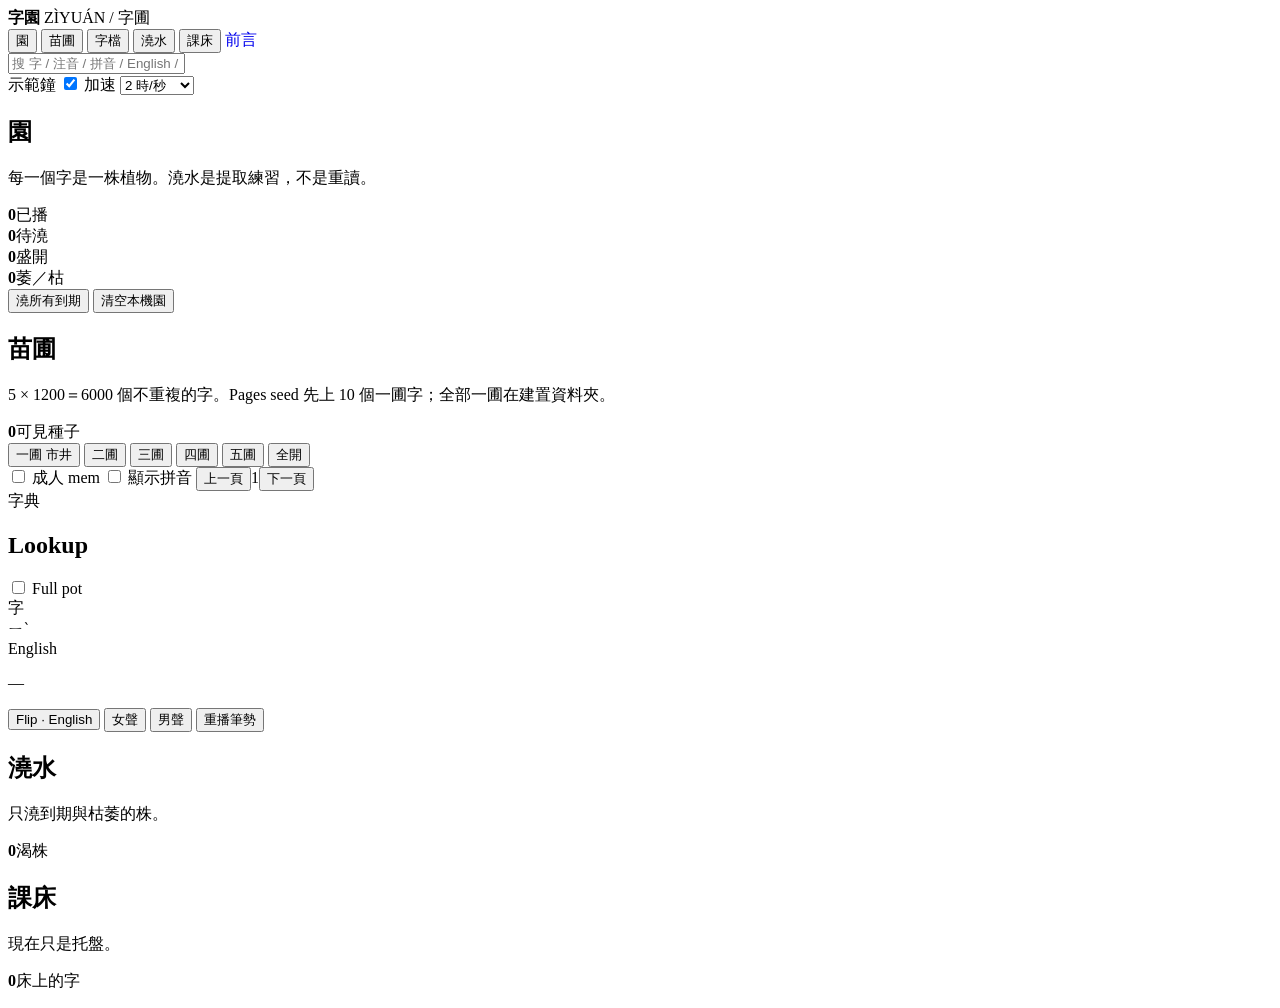
==== index.html @ 60681360 "Ship full garden shell as index" ====
<!DOCTYPE html>
<html lang="zh-Hant-TW">
<head>
  <meta charset="utf-8" />
  <meta name="viewport" content="width=device-width, initial-scale=1" />
  <title>字園 Zìyuán — 台灣華語字圃</title>
  <link rel="preconnect" href="https://fonts.googleapis.com" />
  <link rel="preconnect" href="https://fonts.gstatic.com" crossorigin />
  <link href="https://fonts.googleapis.com/css2?family=Noto+Sans+TC:wght@400;500;700&family=Noto+Serif+TC:wght@500;700&display=swap" rel="stylesheet" />
  <link rel="stylesheet" href="styles.css" />
</head>
<body>
  <div class="app">
    <header class="topbar">
      <a class="brand" href="first-plot.html" title="First plot" style="text-decoration:none;color:inherit">
        <b>字園</b>
        <span>ZÌYUÁN / 字圃</span>
      </a>
      <nav class="nav">
        <button data-view="garden" class="active">園</button>
        <button data-view="nursery">苗圃</button>
        <button data-view="profile">字檔</button>
        <button data-view="water">澆水</button>
        <button data-view="lesson">課床</button>
        <a href="first-plot.html" class="iconbtn" style="text-decoration:none">前言</a>
      </nav>
      <div class="search">
        <input id="q" placeholder="搜 字 / 注音 / 拼音 / English / 台灣" />
      </div>
      <div class="clockbox">
        <span id="demo-flag">示範鐘</span>
        <label class="chk"><input type="checkbox" id="demo-toggle" checked /> 加速</label>
        <select id="demo-rate">
          <option value="0.5">0.5 時/秒</option>
          <option value="2" selected>2 時/秒</option>
          <option value="12">12 時/秒</option>
          <option value="72">3 日/秒</option>
        </select>
      </div>
    </header>
    <main>
      <section class="view on" data-view="garden">
        <div class="hero"><div><h1>園</h1><p>每一個字是一株植物。澆水是提取練習，不是重讀。</p></div>
        <div class="stats">
          <div class="stat"><b id="g-planted">0</b><span>已播</span></div>
          <div class="stat"><b id="g-due">0</b><span>待澆</span></div>
          <div class="stat"><b id="g-bloom">0</b><span>盛開</span></div>
          <div class="stat"><b id="g-wilt">0</b><span>萎／枯</span></div>
        </div></div>
        <div class="actions">
          <button class="btn" id="water-all">澆所有到期</button>
          <button class="btn ghost" id="clear-garden">清空本機園</button>
        </div>
        <div class="pots" id="garden-pots"></div>
      </section>
      <section class="view" data-view="nursery">
        <div class="hero"><div><h1>苗圃</h1><p>5 × 1200＝6000 個不重複的字。Pages seed 先上 10 個一圃字；全部一圃在建置資料夾。</p></div>
        <div class="stat"><b id="n-count">0</b><span>可見種子</span></div></div>
        <div class="beds">
          <button data-lv="1" class="on">一圃 市井</button>
          <button data-lv="2">二圃</button>
          <button data-lv="3">三圃</button>
          <button data-lv="4">四圃</button>
          <button data-lv="5">五圃</button>
          <button data-lv="0">全開</button>
        </div>
        <div class="settings-row">
          <label class="chk"><input type="checkbox" id="adult-toggle" /> 成人 mem</label>
          <label class="chk"><input type="checkbox" id="pinyin-toggle" /> 顯示拼音</label>
          <span class="pager"><button class="btn ghost" id="prev-page">上一頁</button><span id="n-page">1</span><button class="btn ghost" id="next-page">下一頁</button></span>
        </div>
        <div class="catalog-grid" id="catalog-grid"></div>
      </section>
      <section class="view" data-view="profile">
        <div class="lookup">
          <div class="lookup-bar">
            <div><div class="kicker">字典</div><h1 class="lookup-title">Lookup</h1></div>
            <label class="chk rich-toggle"><input type="checkbox" id="rich-toggle" /> Full pot</label>
          </div>
          <div class="flip-wrap" id="flip-wrap">
            <div class="flip-card" id="flip-card">
              <div class="flip-face flip-front">
                <div class="tian replay" id="tian"><div class="big" id="p-glyph">字</div></div>
                <div class="lookup-zy" id="p-zy">ㄧˋ</div>
              </div>
              <div class="flip-face flip-back">
                <div class="en-card"><div class="kicker">English</div><p id="p-en-short">—</p></div>
              </div>
            </div>
          </div>
          <div class="lookup-actions">
            <button class="btn" id="btn-flip">Flip · English</button>
            <button class="btn ghost" id="btn-speak-f">女聲</button>
            <button class="btn ghost" id="btn-speak-m">男聲</button>
            <button class="btn ghost" id="btn-replay">重播筆勢</button>
          </div>
        </div>
        <div class="dossier" id="rich-panel" hidden>
          <div class="glyph-stage compact">
            <div class="meta-row">
              <span class="chip lv" id="p-rank">#</span>
              <span class="chip" id="p-stk"></span>
              <span class="chip" id="p-stage"></span>
            </div>
            <div class="actions">
              <button class="btn" id="btn-seed">播進園裡</button>
              <button class="btn ghost" id="btn-tray">加入課床</button>
            </div>
          </div>
          <div class="panel">
            <h2>Ledger</h2>
            <p class="lead" id="p-hook"></p>
            <div class="meta-row" id="p-stone-chips"></div>
            <p class="lead" id="p-weather"></p>
            <h2>字檔</h2>
            <p class="lead" id="p-en"></p>
            <p class="lead" id="p-tw" style="display:none"></p>
            <div class="readings" id="p-readings"></div>
            <div class="meta-row"><span id="p-py"></span></div>
            <h2>台灣詞束</h2>
            <div class="words" id="p-words"></div>
            <h2>形近</h2>
            <div class="meta-row" id="p-look"></div>
            <h2>Mem</h2>
            <div class="mems" id="p-mems"></div>
            <textarea id="new-mem" rows="2" placeholder="發明一則"></textarea>
            <div class="actions">
              <label class="chk"><input type="checkbox" id="mem-adult" /> 成人</label>
              <button class="btn" id="btn-add-mem">選用</button>
            </div>
            <h2>筆記</h2>
            <textarea id="p-notes" rows="3"></textarea>
          </div>
        </div>
      </section>
      <section class="view" data-view="water">
        <div class="hero"><div><h1>澆水</h1><p>只澆到期與枯萎的株。</p></div><div class="stat"><b id="w-due">0</b><span>渴株</span></div></div>
        <div id="quiz-wrap"></div>
      </section>
      <section class="view" data-view="lesson">
        <div class="hero"><div><h1>課床</h1><p>現在只是托盤。</p></div><div class="stat"><b id="tray-count">0</b><span>床上的字</span></div></div>
        <div class="tray" id="tray"></div>
        <p class="footer-note" id="lesson-note"></p>
      </section>
    </main>
  </div>
  <div class="toast" id="toast"></div>
  <script src="catalog.js"></script>
  <script src="app.js"></script>
</body>
</html>
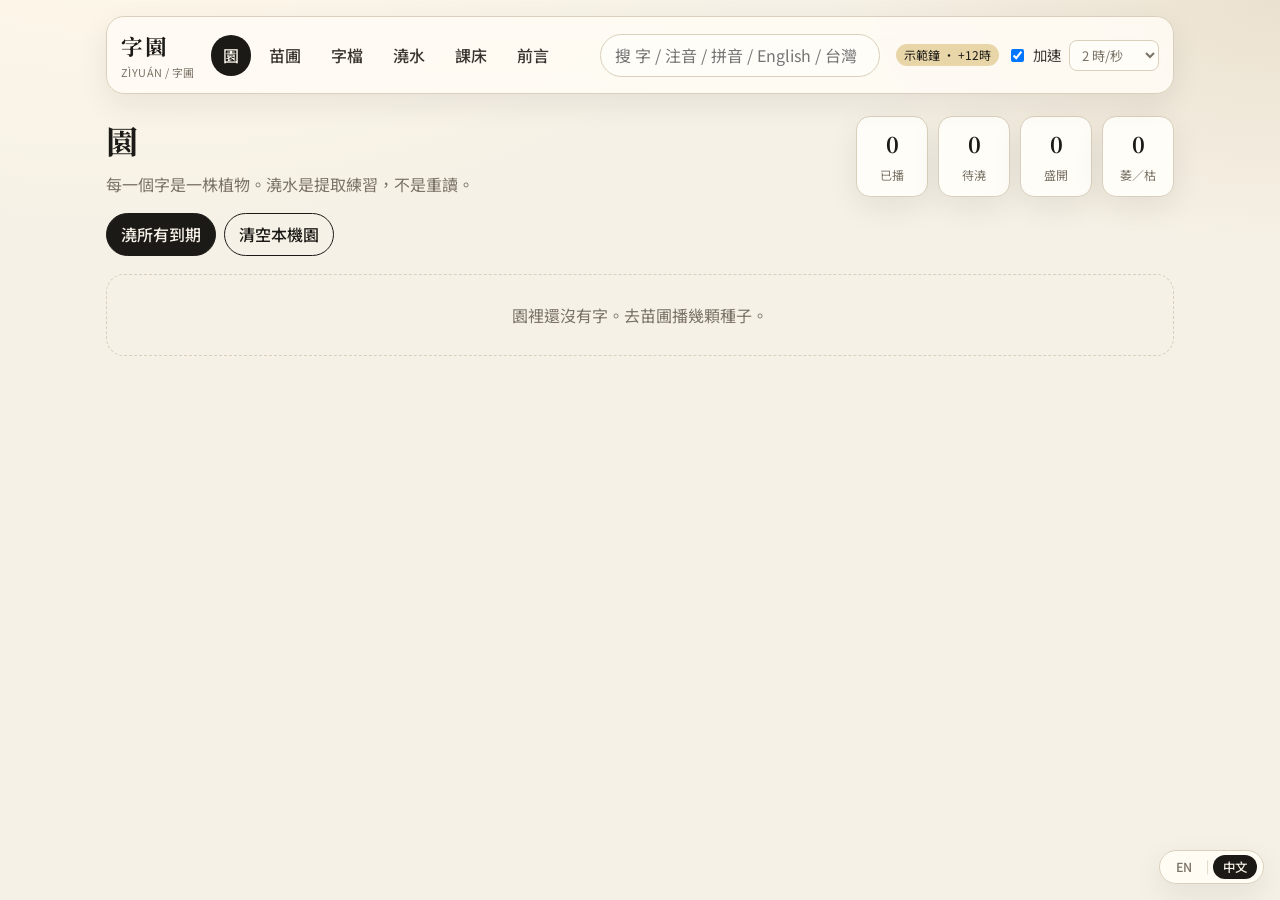
==== commit 6ab9b6cb: "Add EN ↔ 中文 UI language toggle Floating bottom-right control switches garden chrome between English " ====
--- a/index.html
+++ b/index.html
@@ -1,9 +1,19 @@
 <!DOCTYPE html>
-<html lang="zh-Hant-TW">
+<html lang="zh-Hant-TW" data-lang="zh">
 <head>
   <meta charset="utf-8" />
   <meta name="viewport" content="width=device-width, initial-scale=1" />
-  <title>字園 Zìyuán — 台灣華語字圃</title>
+  <title data-i18n="doc.title">字園 Zìyuán — 台灣華語字圃</title>
+  <script>
+    (function () {
+      try {
+        var l = localStorage.getItem("ziyuan-lang");
+        if (l !== "en" && l !== "zh") l = "zh";
+        document.documentElement.setAttribute("data-lang", l);
+        document.documentElement.lang = l === "en" ? "en" : "zh-Hant-TW";
+      } catch (e) {}
+    })();
+  </script>
   <link rel="preconnect" href="https://fonts.googleapis.com" />
   <link rel="preconnect" href="https://fonts.gstatic.com" crossorigin />
   <link href="https://fonts.googleapis.com/css2?family=Noto+Sans+TC:wght@400;500;700&family=Noto+Serif+TC:wght@500;700&display=swap" rel="stylesheet" />
@@ -14,68 +24,68 @@
     <header class="topbar">
       <a class="brand" href="first-plot.html" title="First plot" style="text-decoration:none;color:inherit">
         <b>字園</b>
-        <span>ZÌYUÁN / 字圃</span>
+        <span data-i18n="brand.sub">ZÌYUÁN / 字圃</span>
       </a>
       <nav class="nav">
-        <button data-view="garden" class="active">園</button>
-        <button data-view="nursery">苗圃</button>
-        <button data-view="profile">字檔</button>
-        <button data-view="water">澆水</button>
-        <button data-view="lesson">課床</button>
-        <a href="first-plot.html" class="iconbtn" style="text-decoration:none">前言</a>
+        <button data-view="garden" class="active" data-i18n="nav.garden">園</button>
+        <button data-view="nursery" data-i18n="nav.nursery">苗圃</button>
+        <button data-view="profile" data-i18n="nav.profile">字檔</button>
+        <button data-view="water" data-i18n="nav.water">澆水</button>
+        <button data-view="lesson" data-i18n="nav.lesson">課床</button>
+        <a href="first-plot.html" class="iconbtn" style="text-decoration:none" data-i18n="nav.preface">前言</a>
       </nav>
       <div class="search">
-        <input id="q" placeholder="搜 字 / 注音 / 拼音 / English / 台灣" />
+        <input id="q" data-i18n-placeholder="search.ph" placeholder="搜 字 / 注音 / 拼音 / English / 台灣" />
       </div>
       <div class="clockbox">
         <span id="demo-flag">示範鐘</span>
-        <label class="chk"><input type="checkbox" id="demo-toggle" checked /> 加速</label>
+        <label class="chk"><input type="checkbox" id="demo-toggle" checked /> <span data-i18n="demo.accel">加速</span></label>
         <select id="demo-rate">
-          <option value="0.5">0.5 時/秒</option>
-          <option value="2" selected>2 時/秒</option>
-          <option value="12">12 時/秒</option>
-          <option value="72">3 日/秒</option>
+          <option value="0.5" data-i18n="demo.rate.0.5">0.5 時/秒</option>
+          <option value="2" selected data-i18n="demo.rate.2">2 時/秒</option>
+          <option value="12" data-i18n="demo.rate.12">12 時/秒</option>
+          <option value="72" data-i18n="demo.rate.72">3 日/秒</option>
         </select>
       </div>
     </header>
     <main>
       <section class="view on" data-view="garden">
-        <div class="hero"><div><h1>園</h1><p>每一個字是一株植物。澆水是提取練習，不是重讀。</p></div>
+        <div class="hero"><div><h1 data-i18n="garden.h1">園</h1><p data-i18n="garden.lead">每一個字是一株植物。澆水是提取練習，不是重讀。</p></div>
         <div class="stats">
-          <div class="stat"><b id="g-planted">0</b><span>已播</span></div>
-          <div class="stat"><b id="g-due">0</b><span>待澆</span></div>
-          <div class="stat"><b id="g-bloom">0</b><span>盛開</span></div>
-          <div class="stat"><b id="g-wilt">0</b><span>萎／枯</span></div>
+          <div class="stat"><b id="g-planted">0</b><span data-i18n="stat.planted">已播</span></div>
+          <div class="stat"><b id="g-due">0</b><span data-i18n="stat.due">待澆</span></div>
+          <div class="stat"><b id="g-bloom">0</b><span data-i18n="stat.bloom">盛開</span></div>
+          <div class="stat"><b id="g-wilt">0</b><span data-i18n="stat.wilt">萎／枯</span></div>
         </div></div>
         <div class="actions">
-          <button class="btn" id="water-all">澆所有到期</button>
-          <button class="btn ghost" id="clear-garden">清空本機園</button>
+          <button class="btn" id="water-all" data-i18n="btn.waterAll">澆所有到期</button>
+          <button class="btn ghost" id="clear-garden" data-i18n="btn.clearGarden">清空本機園</button>
         </div>
         <div class="pots" id="garden-pots"></div>
       </section>
       <section class="view" data-view="nursery">
-        <div class="hero"><div><h1>苗圃</h1><p>5 × 1200＝6000 個不重複的字。Pages seed 先上 10 個一圃字；全部一圃在建置資料夾。</p></div>
-        <div class="stat"><b id="n-count">0</b><span>可見種子</span></div></div>
+        <div class="hero"><div><h1 data-i18n="nursery.h1">苗圃</h1><p data-i18n="nursery.lead">5 × 1200＝6000 個不重複的字。Pages seed 先上 10 個一圃字；全部一圃在建置資料夾。</p></div>
+        <div class="stat"><b id="n-count">0</b><span data-i18n="stat.seeds">可見種子</span></div></div>
         <div class="beds">
-          <button data-lv="1" class="on">一圃 市井</button>
-          <button data-lv="2">二圃</button>
-          <button data-lv="3">三圃</button>
-          <button data-lv="4">四圃</button>
-          <button data-lv="5">五圃</button>
-          <button data-lv="0">全開</button>
+          <button data-lv="1" class="on" data-i18n="bed.1">一圃 市井</button>
+          <button data-lv="2" data-i18n="bed.2">二圃</button>
+          <button data-lv="3" data-i18n="bed.3">三圃</button>
+          <button data-lv="4" data-i18n="bed.4">四圃</button>
+          <button data-lv="5" data-i18n="bed.5">五圃</button>
+          <button data-lv="0" data-i18n="bed.all">全開</button>
         </div>
         <div class="settings-row">
-          <label class="chk"><input type="checkbox" id="adult-toggle" /> 成人 mem</label>
-          <label class="chk"><input type="checkbox" id="pinyin-toggle" /> 顯示拼音</label>
-          <span class="pager"><button class="btn ghost" id="prev-page">上一頁</button><span id="n-page">1</span><button class="btn ghost" id="next-page">下一頁</button></span>
+          <label class="chk"><input type="checkbox" id="adult-toggle" /> <span data-i18n="set.adult">成人 mem</span></label>
+          <label class="chk"><input type="checkbox" id="pinyin-toggle" /> <span data-i18n="set.pinyin">顯示拼音</span></label>
+          <span class="pager"><button class="btn ghost" id="prev-page" data-i18n="btn.prev">上一頁</button><span id="n-page">1</span><button class="btn ghost" id="next-page" data-i18n="btn.next">下一頁</button></span>
         </div>
         <div class="catalog-grid" id="catalog-grid"></div>
       </section>
       <section class="view" data-view="profile">
         <div class="lookup">
           <div class="lookup-bar">
-            <div><div class="kicker">字典</div><h1 class="lookup-title">Lookup</h1></div>
-            <label class="chk rich-toggle"><input type="checkbox" id="rich-toggle" /> Full pot</label>
+            <div><div class="kicker" data-i18n="lookup.kicker">字典</div><h1 class="lookup-title" data-i18n="lookup.title">Lookup</h1></div>
+            <label class="chk rich-toggle"><input type="checkbox" id="rich-toggle" /> <span data-i18n="set.rich">Full pot</span></label>
           </div>
           <div class="flip-wrap" id="flip-wrap">
             <div class="flip-card" id="flip-card">
@@ -89,10 +99,10 @@
             </div>
           </div>
           <div class="lookup-actions">
-            <button class="btn" id="btn-flip">Flip · English</button>
-            <button class="btn ghost" id="btn-speak-f">女聲</button>
-            <button class="btn ghost" id="btn-speak-m">男聲</button>
-            <button class="btn ghost" id="btn-replay">重播筆勢</button>
+            <button class="btn" id="btn-flip" data-i18n="btn.flip.en">Flip · English</button>
+            <button class="btn ghost" id="btn-speak-f" data-i18n="btn.speak.f">女聲</button>
+            <button class="btn ghost" id="btn-speak-m" data-i18n="btn.speak.m">男聲</button>
+            <button class="btn ghost" id="btn-replay" data-i18n="btn.replay">重播筆勢</button>
           </div>
         </div>
         <div class="dossier" id="rich-panel" hidden>
@@ -103,42 +113,42 @@
               <span class="chip" id="p-stage"></span>
             </div>
             <div class="actions">
-              <button class="btn" id="btn-seed">播進園裡</button>
-              <button class="btn ghost" id="btn-tray">加入課床</button>
+              <button class="btn" id="btn-seed" data-i18n="btn.seed">播進園裡</button>
+              <button class="btn ghost" id="btn-tray" data-i18n="btn.tray">加入課床</button>
             </div>
           </div>
           <div class="panel">
-            <h2>Ledger</h2>
+            <h2 data-i18n="h2.ledger">Ledger</h2>
             <p class="lead" id="p-hook"></p>
             <div class="meta-row" id="p-stone-chips"></div>
             <p class="lead" id="p-weather"></p>
-            <h2>字檔</h2>
+            <h2 data-i18n="h2.dossier">字檔</h2>
             <p class="lead" id="p-en"></p>
             <p class="lead" id="p-tw" style="display:none"></p>
             <div class="readings" id="p-readings"></div>
             <div class="meta-row"><span id="p-py"></span></div>
-            <h2>台灣詞束</h2>
+            <h2 data-i18n="h2.words">台灣詞束</h2>
             <div class="words" id="p-words"></div>
-            <h2>形近</h2>
+            <h2 data-i18n="h2.look">形近</h2>
             <div class="meta-row" id="p-look"></div>
-            <h2>Mem</h2>
+            <h2 data-i18n="h2.mem">Mem</h2>
             <div class="mems" id="p-mems"></div>
-            <textarea id="new-mem" rows="2" placeholder="發明一則"></textarea>
+            <textarea id="new-mem" rows="2" data-i18n-placeholder="mem.ph" placeholder="發明一則"></textarea>
             <div class="actions">
-              <label class="chk"><input type="checkbox" id="mem-adult" /> 成人</label>
-              <button class="btn" id="btn-add-mem">選用</button>
+              <label class="chk"><input type="checkbox" id="mem-adult" /> <span data-i18n="mem.adult">成人</span></label>
+              <button class="btn" id="btn-add-mem" data-i18n="btn.addMem">選用</button>
             </div>
-            <h2>筆記</h2>
+            <h2 data-i18n="h2.notes">筆記</h2>
             <textarea id="p-notes" rows="3"></textarea>
           </div>
         </div>
       </section>
       <section class="view" data-view="water">
-        <div class="hero"><div><h1>澆水</h1><p>只澆到期與枯萎的株。</p></div><div class="stat"><b id="w-due">0</b><span>渴株</span></div></div>
+        <div class="hero"><div><h1 data-i18n="water.h1">澆水</h1><p data-i18n="water.lead">只澆到期與枯萎的株。</p></div><div class="stat"><b id="w-due">0</b><span data-i18n="stat.thirsty">渴株</span></div></div>
         <div id="quiz-wrap"></div>
       </section>
       <section class="view" data-view="lesson">
-        <div class="hero"><div><h1>課床</h1><p>現在只是托盤。</p></div><div class="stat"><b id="tray-count">0</b><span>床上的字</span></div></div>
+        <div class="hero"><div><h1 data-i18n="lesson.h1">課床</h1><p data-i18n="lesson.lead">現在只是托盤。</p></div><div class="stat"><b id="tray-count">0</b><span data-i18n="stat.onTray">床上的字</span></div></div>
         <div class="tray" id="tray"></div>
         <p class="footer-note" id="lesson-note"></p>
       </section>
@@ -146,6 +156,7 @@
   </div>
   <div class="toast" id="toast"></div>
   <script src="catalog.js"></script>
+  <script src="i18n.js"></script>
   <script src="app.js"></script>
 </body>
 </html>
--- a/styles.css
+++ b/styles.css
@@ -0,0 +1,624 @@
+/* 字園 — Taiwan garden / ink aesthetic */
+:root {
+  --paper: #f6f1e6;
+  --paper-2: #efe6d6;
+  --ink: #1c1a17;
+  --ink-soft: #3a3530;
+  --muted: #7a7266;
+  --line: #d9cfbc;
+  --gold: #b08a3c;
+  --gold-soft: #e8d6a8;
+  --wilt: #8b5a45;
+  --bloom: #3d6b4f;
+  --danger: #8b3a2f;
+  --shadow: 0 10px 30px rgba(28, 26, 23, 0.08);
+  --radius: 14px;
+  --font: "Noto Sans TC", "PingFang TC", "Microsoft JhengHei", sans-serif;
+  --serif: "Noto Serif TC", "Songti TC", serif;
+}
+
+* { box-sizing: border-box; }
+html, body { margin: 0; padding: 0; }
+body {
+  font-family: var(--font);
+  background:
+    radial-gradient(1200px 600px at 10% -10%, #fff8ea 0%, transparent 55%),
+    radial-gradient(900px 500px at 100% 0%, #ebe1cf 0%, transparent 50%),
+    var(--paper);
+  color: var(--ink);
+  min-height: 100vh;
+  line-height: 1.55;
+}
+
+button, input, select, textarea { font: inherit; color: inherit; }
+button { cursor: pointer; }
+a { color: var(--gold); }
+
+.app { max-width: 1100px; margin: 0 auto; padding: 16px 16px 80px; }
+
+.topbar {
+  display: grid;
+  grid-template-columns: auto 1fr auto auto;
+  gap: 12px 16px;
+  align-items: center;
+  padding: 12px 14px;
+  background: rgba(255, 252, 245, 0.88);
+  border: 1px solid var(--line);
+  border-radius: 18px;
+  box-shadow: var(--shadow);
+  position: sticky;
+  top: 10px;
+  z-index: 20;
+  backdrop-filter: blur(8px);
+}
+
+.brand {
+  display: flex;
+  flex-direction: column;
+  gap: 2px;
+  min-width: 72px;
+}
+.brand b {
+  font-family: var(--serif);
+  font-size: 1.35rem;
+  letter-spacing: 0.08em;
+}
+.brand span {
+  font-size: 0.68rem;
+  color: var(--muted);
+  letter-spacing: 0.04em;
+}
+
+.nav {
+  display: flex;
+  flex-wrap: wrap;
+  gap: 6px;
+}
+.nav button,
+.nav .iconbtn {
+  border: 1px solid transparent;
+  background: transparent;
+  color: var(--ink-soft);
+  padding: 7px 11px;
+  border-radius: 999px;
+  font-weight: 500;
+}
+.nav button:hover,
+.nav .iconbtn:hover {
+  background: var(--paper-2);
+}
+.nav button.active {
+  background: var(--ink);
+  color: var(--paper);
+}
+
+.search input {
+  width: min(280px, 42vw);
+  border: 1px solid var(--line);
+  background: #fffdf8;
+  border-radius: 999px;
+  padding: 8px 14px;
+  outline: none;
+}
+.search input:focus { border-color: var(--gold); }
+
+.clockbox {
+  display: flex;
+  align-items: center;
+  gap: 8px;
+  font-size: 0.82rem;
+  color: var(--muted);
+  flex-wrap: wrap;
+}
+.clockbox select {
+  border: 1px solid var(--line);
+  background: #fffdf8;
+  border-radius: 8px;
+  padding: 4px 8px;
+}
+#demo-flag {
+  display: inline-flex;
+  align-items: center;
+  gap: 4px;
+  padding: 2px 8px;
+  border-radius: 999px;
+  background: var(--gold-soft);
+  color: var(--ink);
+  font-size: 0.75rem;
+}
+#demo-flag.off { background: var(--paper-2); color: var(--muted); }
+
+.chk {
+  display: inline-flex;
+  align-items: center;
+  gap: 6px;
+  user-select: none;
+  color: var(--ink-soft);
+  font-size: 0.9rem;
+}
+
+main { margin-top: 22px; }
+.view { display: none; }
+.view.on { display: block; animation: fadein 0.25s ease; }
+@keyframes fadein {
+  from { opacity: 0; transform: translateY(4px); }
+  to { opacity: 1; transform: none; }
+}
+
+.hero {
+  display: flex;
+  justify-content: space-between;
+  gap: 16px;
+  align-items: flex-start;
+  margin-bottom: 16px;
+  flex-wrap: wrap;
+}
+.hero h1 {
+  font-family: var(--serif);
+  font-size: 2rem;
+  margin: 0 0 6px;
+  letter-spacing: 0.06em;
+}
+.hero p {
+  margin: 0;
+  color: var(--muted);
+  max-width: 42ch;
+}
+
+.stats { display: flex; gap: 10px; flex-wrap: wrap; }
+.stat {
+  min-width: 72px;
+  background: #fffdf8;
+  border: 1px solid var(--line);
+  border-radius: 14px;
+  padding: 10px 12px;
+  text-align: center;
+  box-shadow: var(--shadow);
+}
+.stat b {
+  display: block;
+  font-size: 1.35rem;
+  font-family: var(--serif);
+}
+.stat span {
+  font-size: 0.75rem;
+  color: var(--muted);
+}
+
+.actions { display: flex; gap: 8px; flex-wrap: wrap; margin: 12px 0 18px; }
+
+.btn {
+  border: 1px solid var(--ink);
+  background: var(--ink);
+  color: var(--paper);
+  border-radius: 999px;
+  padding: 8px 14px;
+  font-weight: 500;
+  transition: transform 0.12s ease, background 0.12s ease;
+}
+.btn:hover { transform: translateY(-1px); }
+.btn:active { transform: none; }
+.btn.ghost {
+  background: transparent;
+  color: var(--ink);
+}
+.btn.ghost:hover { background: var(--paper-2); }
+.btn:disabled {
+  opacity: 0.45;
+  cursor: not-allowed;
+  transform: none;
+}
+
+.pots, .catalog-grid, .tray {
+  display: grid;
+  grid-template-columns: repeat(auto-fill, minmax(120px, 1fr));
+  gap: 12px;
+}
+
+.pot, .seed-card, .tray-card {
+  background: #fffdf8;
+  border: 1px solid var(--line);
+  border-radius: var(--radius);
+  padding: 14px 12px 12px;
+  text-align: center;
+  box-shadow: var(--shadow);
+  cursor: pointer;
+  transition: border-color 0.15s ease, transform 0.12s ease;
+  position: relative;
+}
+.pot:hover, .seed-card:hover, .tray-card:hover {
+  border-color: var(--gold);
+  transform: translateY(-2px);
+}
+.pot.gold, .seed-card.gold { border-color: #d4b56a; }
+.pot .glyph, .seed-card .glyph, .tray-card .glyph {
+  font-family: var(--serif);
+  font-size: 2.2rem;
+  line-height: 1.1;
+  margin-bottom: 4px;
+}
+.pot .zy, .seed-card .zy { color: var(--ink-soft); font-size: 0.92rem; }
+.pot .py, .seed-card .py { color: var(--muted); font-size: 0.78rem; }
+.pot .stage-label {
+  margin-top: 8px;
+  font-size: 0.75rem;
+  color: var(--muted);
+}
+.pot.due { outline: 2px solid var(--gold); }
+.pot.wilt { outline: 2px solid var(--wilt); }
+.pot.dead { opacity: 0.65; outline: 2px solid var(--danger); }
+.pot.bloom .stage-label { color: var(--bloom); }
+.stage-dot {
+  width: 8px; height: 8px; border-radius: 50%;
+  display: inline-block; margin-right: 4px;
+  background: var(--muted);
+}
+.stage-dot.seed { background: #9a8f7a; }
+.stage-dot.sprout { background: #6f8f5a; }
+.stage-dot.leaf { background: #4d7a4a; }
+.stage-dot.bloom { background: var(--bloom); }
+.stage-dot.wilt { background: var(--wilt); }
+.stage-dot.dead { background: var(--danger); }
+
+.beds {
+  display: flex;
+  flex-wrap: wrap;
+  gap: 8px;
+  margin-bottom: 12px;
+}
+.beds button {
+  border: 1px solid var(--line);
+  background: #fffdf8;
+  border-radius: 999px;
+  padding: 7px 12px;
+  color: var(--ink-soft);
+}
+.beds button.on {
+  background: var(--ink);
+  color: var(--paper);
+  border-color: var(--ink);
+}
+
+.settings-row {
+  display: flex;
+  flex-wrap: wrap;
+  gap: 12px;
+  align-items: center;
+  margin-bottom: 14px;
+}
+.pager { display: inline-flex; align-items: center; gap: 8px; margin-left: auto; }
+#n-page {
+  min-width: 1.5rem;
+  text-align: center;
+  font-weight: 600;
+}
+
+.lookup {
+  max-width: 520px;
+  margin: 0 auto 18px;
+}
+.lookup-bar {
+  display: flex;
+  justify-content: space-between;
+  align-items: flex-end;
+  margin-bottom: 12px;
+}
+.kicker {
+  font-size: 0.75rem;
+  letter-spacing: 0.12em;
+  text-transform: uppercase;
+  color: var(--muted);
+}
+.lookup-title {
+  font-family: var(--serif);
+  margin: 2px 0 0;
+  font-size: 1.6rem;
+}
+
+.flip-wrap {
+  perspective: 1000px;
+  margin: 0 auto 14px;
+  width: min(100%, 320px);
+  height: 280px;
+}
+.flip-card {
+  width: 100%;
+  height: 100%;
+  position: relative;
+  transform-style: preserve-3d;
+  transition: transform 0.55s ease;
+}
+.flip-card.flipped { transform: rotateY(180deg); }
+.flip-face {
+  position: absolute;
+  inset: 0;
+  backface-visibility: hidden;
+  border: 1px solid var(--line);
+  border-radius: 22px;
+  background: linear-gradient(160deg, #fffdf8, #f3ead8);
+  box-shadow: var(--shadow);
+  display: flex;
+  flex-direction: column;
+  align-items: center;
+  justify-content: center;
+  padding: 20px;
+}
+.flip-back { transform: rotateY(180deg); }
+.tian {
+  width: 168px;
+  height: 168px;
+  border: 1px solid #cfc3ab;
+  background:
+    linear-gradient(#cfc3ab, #cfc3ab) center/1px 100% no-repeat,
+    linear-gradient(#cfc3ab, #cfc3ab) center/100% 1px no-repeat,
+    #fffef9;
+  display: grid;
+  place-items: center;
+  border-radius: 8px;
+  margin-bottom: 10px;
+  overflow: hidden;
+}
+.tian .big {
+  font-family: var(--serif);
+  font-size: 5.2rem;
+  line-height: 1;
+  transition: opacity 0.25s ease, transform 0.45s ease;
+}
+.tian.replaying .big {
+  animation: strokeReplay 0.9s ease;
+}
+@keyframes strokeReplay {
+  0% { opacity: 0; transform: scale(0.86) translateY(8px); filter: blur(1px); }
+  45% { opacity: 1; transform: scale(1.04); filter: none; }
+  100% { opacity: 1; transform: scale(1); }
+}
+.lookup-zy {
+  font-size: 1.35rem;
+  letter-spacing: 0.08em;
+  color: var(--ink-soft);
+}
+.en-card { text-align: center; padding: 12px; }
+.en-card p {
+  font-size: 1.25rem;
+  margin: 10px 0 0;
+  font-family: var(--serif);
+}
+
+.lookup-actions {
+  display: flex;
+  flex-wrap: wrap;
+  gap: 8px;
+  justify-content: center;
+}
+
+.dossier {
+  background: #fffdf8;
+  border: 1px solid var(--line);
+  border-radius: 18px;
+  padding: 18px;
+  box-shadow: var(--shadow);
+}
+.dossier h2 {
+  font-family: var(--serif);
+  font-size: 1.1rem;
+  margin: 18px 0 8px;
+  letter-spacing: 0.04em;
+}
+.dossier h2:first-child { margin-top: 0; }
+.lead { margin: 0 0 8px; color: var(--ink-soft); }
+.meta-row {
+  display: flex;
+  flex-wrap: wrap;
+  gap: 8px;
+  margin: 8px 0 12px;
+}
+.chip {
+  display: inline-flex;
+  align-items: center;
+  gap: 4px;
+  border: 1px solid var(--line);
+  background: var(--paper);
+  border-radius: 999px;
+  padding: 4px 10px;
+  font-size: 0.82rem;
+  color: var(--ink-soft);
+}
+.chip.lv { background: var(--ink); color: var(--paper); border-color: var(--ink); }
+.chip.gold { background: var(--gold-soft); border-color: #d4b56a; color: var(--ink); }
+.chip.clickable { cursor: pointer; }
+.chip.clickable:hover { border-color: var(--gold); }
+
+.readings { display: flex; flex-wrap: wrap; gap: 8px; margin-bottom: 8px; }
+.words {
+  display: grid;
+  gap: 8px;
+}
+.word {
+  display: grid;
+  grid-template-columns: auto 1fr;
+  gap: 2px 12px;
+  padding: 10px 12px;
+  border: 1px solid var(--line);
+  border-radius: 12px;
+  background: var(--paper);
+}
+.word .w { font-family: var(--serif); font-size: 1.15rem; }
+.word .meta { color: var(--muted); font-size: 0.85rem; grid-column: 1 / -1; }
+.word .twtag {
+  grid-column: 2;
+  justify-self: end;
+  align-self: start;
+  font-size: 0.72rem;
+  color: var(--gold);
+  border: 1px solid var(--gold-soft);
+  border-radius: 999px;
+  padding: 1px 8px;
+}
+
+.mems { display: grid; gap: 8px; margin-bottom: 10px; }
+.mem {
+  border: 1px solid var(--line);
+  border-radius: 12px;
+  padding: 10px 12px;
+  background: var(--paper);
+}
+.mem .votes { color: var(--muted); font-size: 0.78rem; margin-top: 4px; }
+.mem.adult { border-color: #d4a090; }
+
+textarea {
+  width: 100%;
+  border: 1px solid var(--line);
+  border-radius: 12px;
+  background: #fffef9;
+  padding: 10px 12px;
+  resize: vertical;
+  outline: none;
+  margin-bottom: 8px;
+}
+textarea:focus { border-color: var(--gold); }
+
+#quiz-wrap {
+  display: grid;
+  gap: 14px;
+  max-width: 560px;
+}
+.quiz-card {
+  background: #fffdf8;
+  border: 1px solid var(--line);
+  border-radius: 18px;
+  padding: 18px;
+  box-shadow: var(--shadow);
+}
+.quiz-card .prompt {
+  font-family: var(--serif);
+  font-size: 2.6rem;
+  text-align: center;
+  margin: 8px 0 14px;
+}
+.quiz-card .hint {
+  text-align: center;
+  color: var(--muted);
+  margin-bottom: 12px;
+  font-size: 0.9rem;
+}
+.quiz-options { display: grid; gap: 8px; }
+.quiz-options button {
+  text-align: left;
+  border: 1px solid var(--line);
+  background: var(--paper);
+  border-radius: 12px;
+  padding: 10px 12px;
+}
+.quiz-options button:hover { border-color: var(--gold); }
+.quiz-options button.correct {
+  border-color: var(--bloom);
+  background: #e7f0e8;
+}
+.quiz-options button.wrong {
+  border-color: var(--danger);
+  background: #f6e7e4;
+}
+.quiz-empty {
+  color: var(--muted);
+  padding: 28px;
+  text-align: center;
+  border: 1px dashed var(--line);
+  border-radius: 18px;
+  background: rgba(255,253,248,0.6);
+}
+
+.footer-note { color: var(--muted); margin-top: 16px; }
+
+.toast {
+  position: fixed;
+  left: 50%;
+  bottom: 24px;
+  transform: translateX(-50%) translateY(20px);
+  background: var(--ink);
+  color: var(--paper);
+  padding: 10px 16px;
+  border-radius: 999px;
+  font-size: 0.9rem;
+  opacity: 0;
+  pointer-events: none;
+  transition: opacity 0.2s ease, transform 0.2s ease;
+  z-index: 50;
+  max-width: min(90vw, 420px);
+  text-align: center;
+}
+.toast.show {
+  opacity: 1;
+  transform: translateX(-50%) translateY(0);
+}
+
+.empty {
+  color: var(--muted);
+  padding: 28px 12px;
+  text-align: center;
+  grid-column: 1 / -1;
+  border: 1px dashed var(--line);
+  border-radius: 18px;
+}
+
+@media (max-width: 860px) {
+  .topbar {
+    grid-template-columns: 1fr;
+    position: static;
+  }
+  .search input { width: 100%; }
+  .pager { margin-left: 0; }
+  .tian { width: 140px; height: 140px; }
+  .tian .big { font-size: 4.2rem; }
+  .flip-wrap { height: 250px; }
+}
+
+/* ——— language toggle (bottom-right) ——— */
+.lang-toggle {
+  position: fixed;
+  right: 16px;
+  bottom: 16px;
+  z-index: 40;
+  display: inline-flex;
+  align-items: center;
+  gap: 2px;
+  padding: 4px 6px;
+  background: rgba(255, 252, 245, 0.94);
+  border: 1px solid var(--line);
+  border-radius: 999px;
+  box-shadow: var(--shadow);
+  backdrop-filter: blur(8px);
+  font-size: 0.78rem;
+  letter-spacing: 0.04em;
+  user-select: none;
+}
+.lang-toggle button {
+  border: none;
+  background: transparent;
+  color: var(--muted);
+  padding: 6px 10px;
+  border-radius: 999px;
+  font-weight: 500;
+  line-height: 1;
+}
+.lang-toggle button:hover {
+  color: var(--ink);
+  background: var(--paper-2);
+}
+.lang-toggle button.on {
+  background: var(--ink);
+  color: var(--paper);
+}
+.lang-toggle .lang-sep {
+  color: var(--line);
+  padding: 0 2px;
+  pointer-events: none;
+}
+@media (max-width: 860px) {
+  .lang-toggle {
+    right: 12px;
+    bottom: 12px;
+  }
+  .app {
+    padding-bottom: 96px; /* room above floating toggle */
+  }
+}
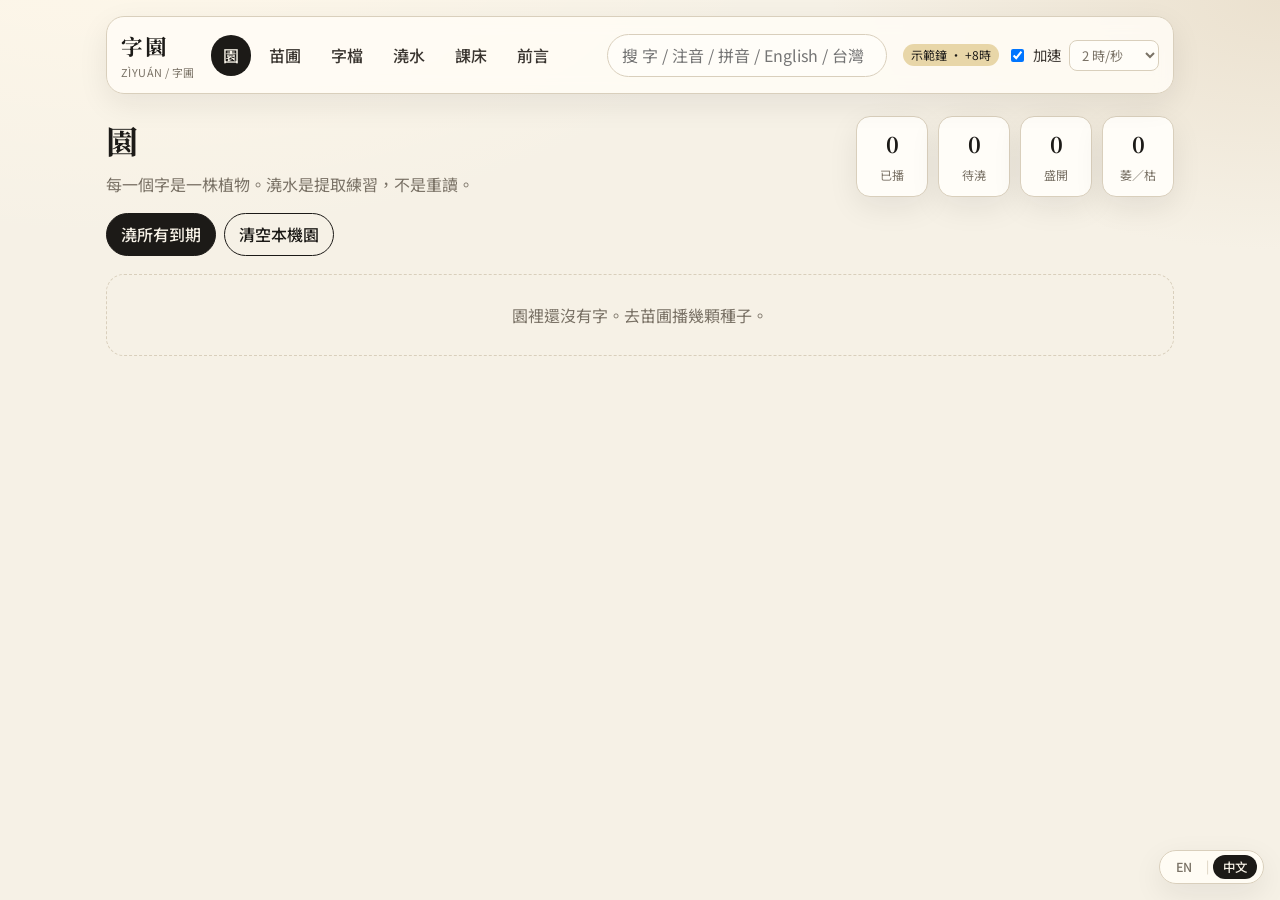
==== commit 08421c22: "Ship 一圃 市井: 1200 Traditional singles with exhaustive Zhuyin Replace the 10-char Pages seed with freq" ====
--- a/index.html
+++ b/index.html
@@ -64,7 +64,7 @@
         <div class="pots" id="garden-pots"></div>
       </section>
       <section class="view" data-view="nursery">
-        <div class="hero"><div><h1 data-i18n="nursery.h1">苗圃</h1><p data-i18n="nursery.lead">5 × 1200＝6000 個不重複的字。Pages seed 先上 10 個一圃字；全部一圃在建置資料夾。</p></div>
+        <div class="hero"><div><h1 data-i18n="nursery.h1">苗圃</h1><p data-i18n="nursery.lead">5 × 1200＝6000 個不重複的字。一圃 市井 已上架 1200 字；二～五圃尚空。</p></div>
         <div class="stat"><b id="n-count">0</b><span data-i18n="stat.seeds">可見種子</span></div></div>
         <div class="beds">
           <button data-lv="1" class="on" data-i18n="bed.1">一圃 市井</button>
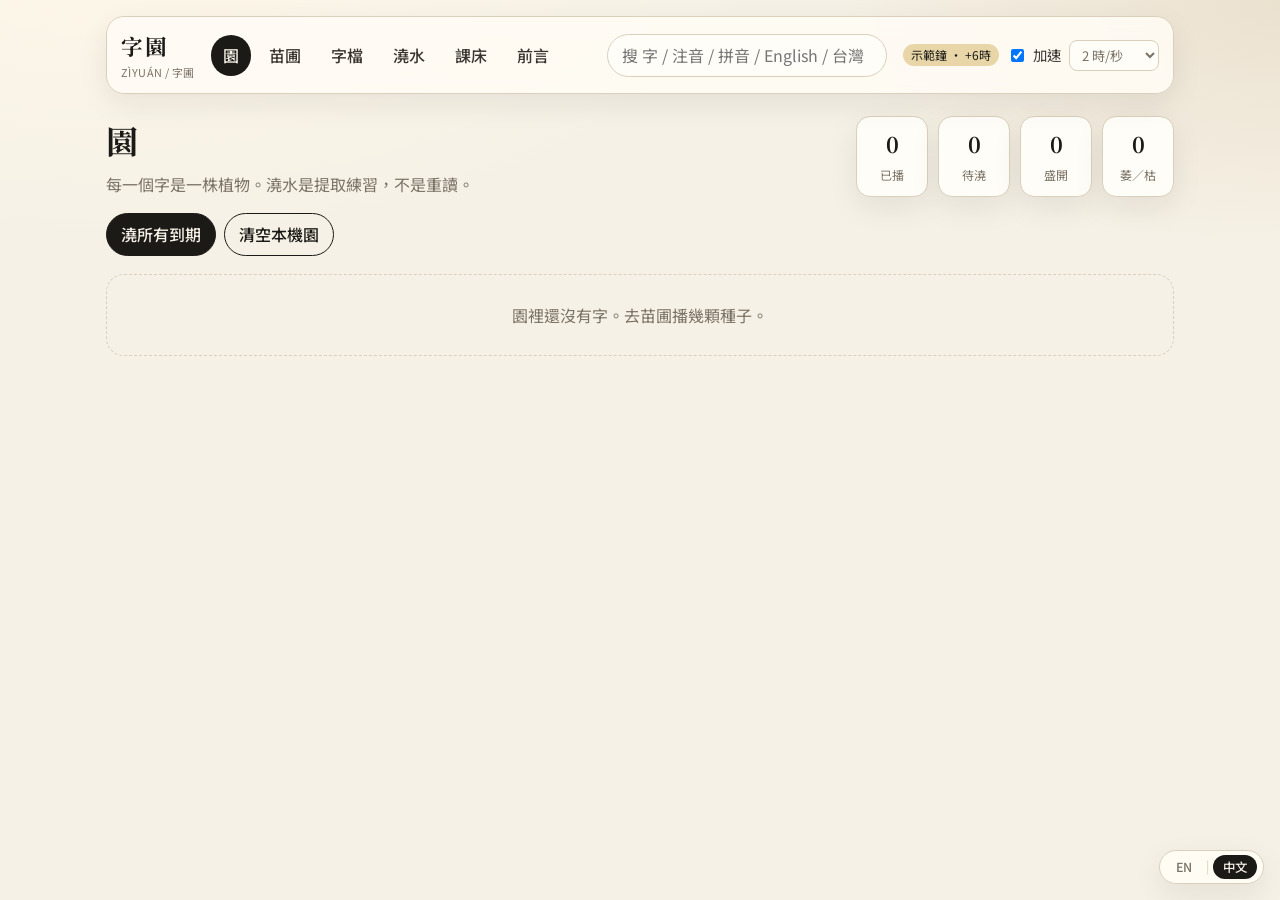
==== commit ae6b8c77: "Bust browser asset caches for plot 1" ====
--- a/index.html
+++ b/index.html
@@ -17,7 +17,7 @@
   <link rel="preconnect" href="https://fonts.googleapis.com" />
   <link rel="preconnect" href="https://fonts.gstatic.com" crossorigin />
   <link href="https://fonts.googleapis.com/css2?family=Noto+Sans+TC:wght@400;500;700&family=Noto+Serif+TC:wght@500;700&display=swap" rel="stylesheet" />
-  <link rel="stylesheet" href="styles.css" />
+  <link rel="stylesheet" href="styles.css?v=plot1-1200" />
 </head>
 <body>
   <div class="app">
@@ -155,8 +155,8 @@
     </main>
   </div>
   <div class="toast" id="toast"></div>
-  <script src="catalog.js"></script>
-  <script src="i18n.js"></script>
-  <script src="app.js"></script>
+  <script src="catalog.js?v=plot1-1200"></script>
+  <script src="i18n.js?v=plot1-1200"></script>
+  <script src="app.js?v=plot1-1200"></script>
 </body>
 </html>
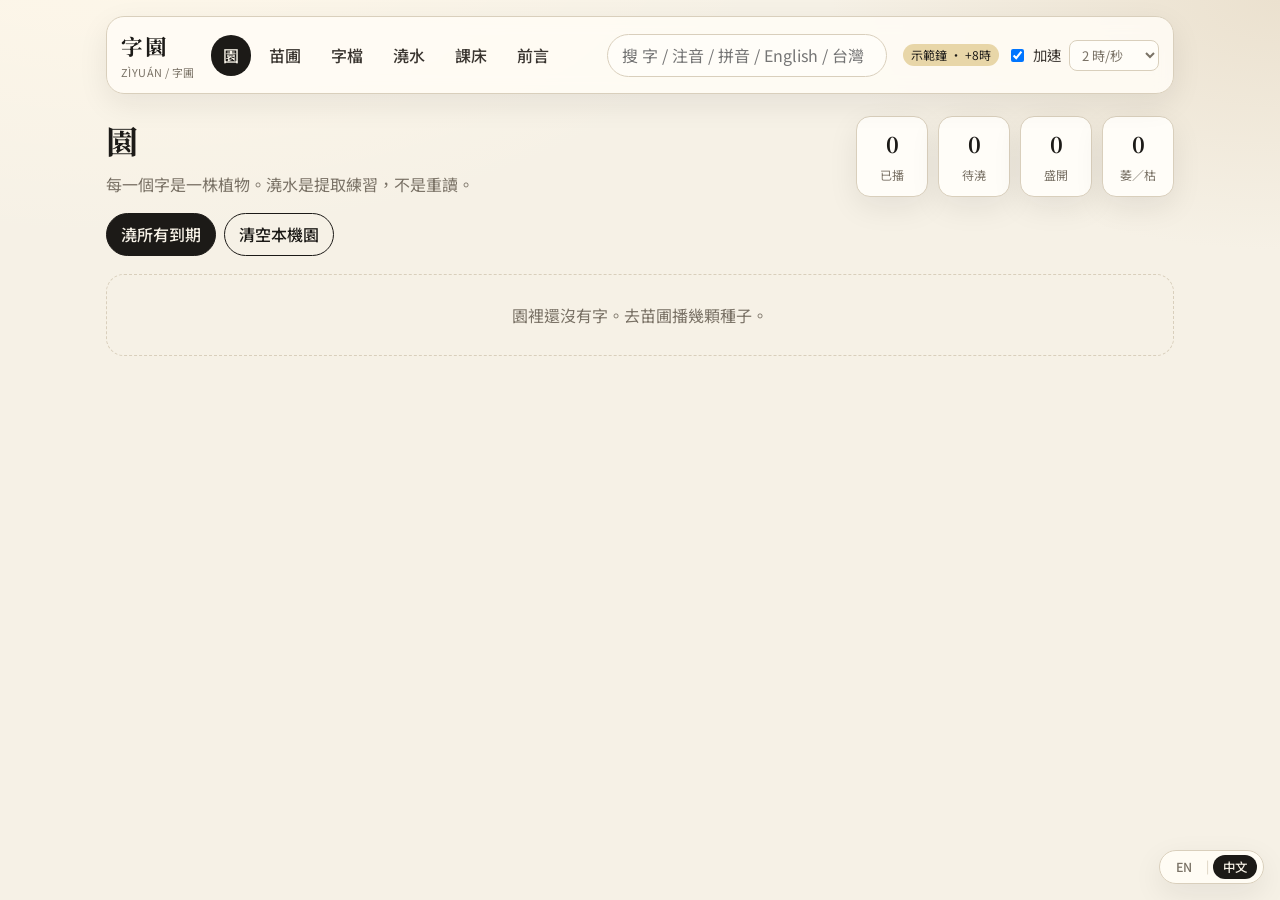
==== commit 1c00e178: "Open on Nursery so plot-one seeds are the landing view Garden stays for planted characters; the 1200" ====
--- a/index.html
+++ b/index.html
@@ -17,7 +17,7 @@
   <link rel="preconnect" href="https://fonts.googleapis.com" />
   <link rel="preconnect" href="https://fonts.gstatic.com" crossorigin />
   <link href="https://fonts.googleapis.com/css2?family=Noto+Sans+TC:wght@400;500;700&family=Noto+Serif+TC:wght@500;700&display=swap" rel="stylesheet" />
-  <link rel="stylesheet" href="styles.css?v=plot1-1200" />
+  <link rel="stylesheet" href="styles.css?v=nursery-landing" />
 </head>
 <body>
   <div class="app">
@@ -27,8 +27,8 @@
         <span data-i18n="brand.sub">ZÌYUÁN / 字圃</span>
       </a>
       <nav class="nav">
-        <button data-view="garden" class="active" data-i18n="nav.garden">園</button>
-        <button data-view="nursery" data-i18n="nav.nursery">苗圃</button>
+        <button data-view="garden" data-i18n="nav.garden">園</button>
+        <button data-view="nursery" class="active" data-i18n="nav.nursery">苗圃</button>
         <button data-view="profile" data-i18n="nav.profile">字檔</button>
         <button data-view="water" data-i18n="nav.water">澆水</button>
         <button data-view="lesson" data-i18n="nav.lesson">課床</button>
@@ -49,7 +49,7 @@
       </div>
     </header>
     <main>
-      <section class="view on" data-view="garden">
+      <section class="view" data-view="garden">
         <div class="hero"><div><h1 data-i18n="garden.h1">園</h1><p data-i18n="garden.lead">每一個字是一株植物。澆水是提取練習，不是重讀。</p></div>
         <div class="stats">
           <div class="stat"><b id="g-planted">0</b><span data-i18n="stat.planted">已播</span></div>
@@ -63,7 +63,7 @@
         </div>
         <div class="pots" id="garden-pots"></div>
       </section>
-      <section class="view" data-view="nursery">
+      <section class="view on" data-view="nursery">
         <div class="hero"><div><h1 data-i18n="nursery.h1">苗圃</h1><p data-i18n="nursery.lead">5 × 1200＝6000 個不重複的字。一圃 市井 已上架 1200 字；二～五圃尚空。</p></div>
         <div class="stat"><b id="n-count">0</b><span data-i18n="stat.seeds">可見種子</span></div></div>
         <div class="beds">
@@ -155,8 +155,8 @@
     </main>
   </div>
   <div class="toast" id="toast"></div>
-  <script src="catalog.js?v=plot1-1200"></script>
-  <script src="i18n.js?v=plot1-1200"></script>
-  <script src="app.js?v=plot1-1200"></script>
+  <script src="catalog.js?v=nursery-landing"></script>
+  <script src="i18n.js?v=nursery-landing"></script>
+  <script src="app.js?v=nursery-landing"></script>
 </body>
 </html>
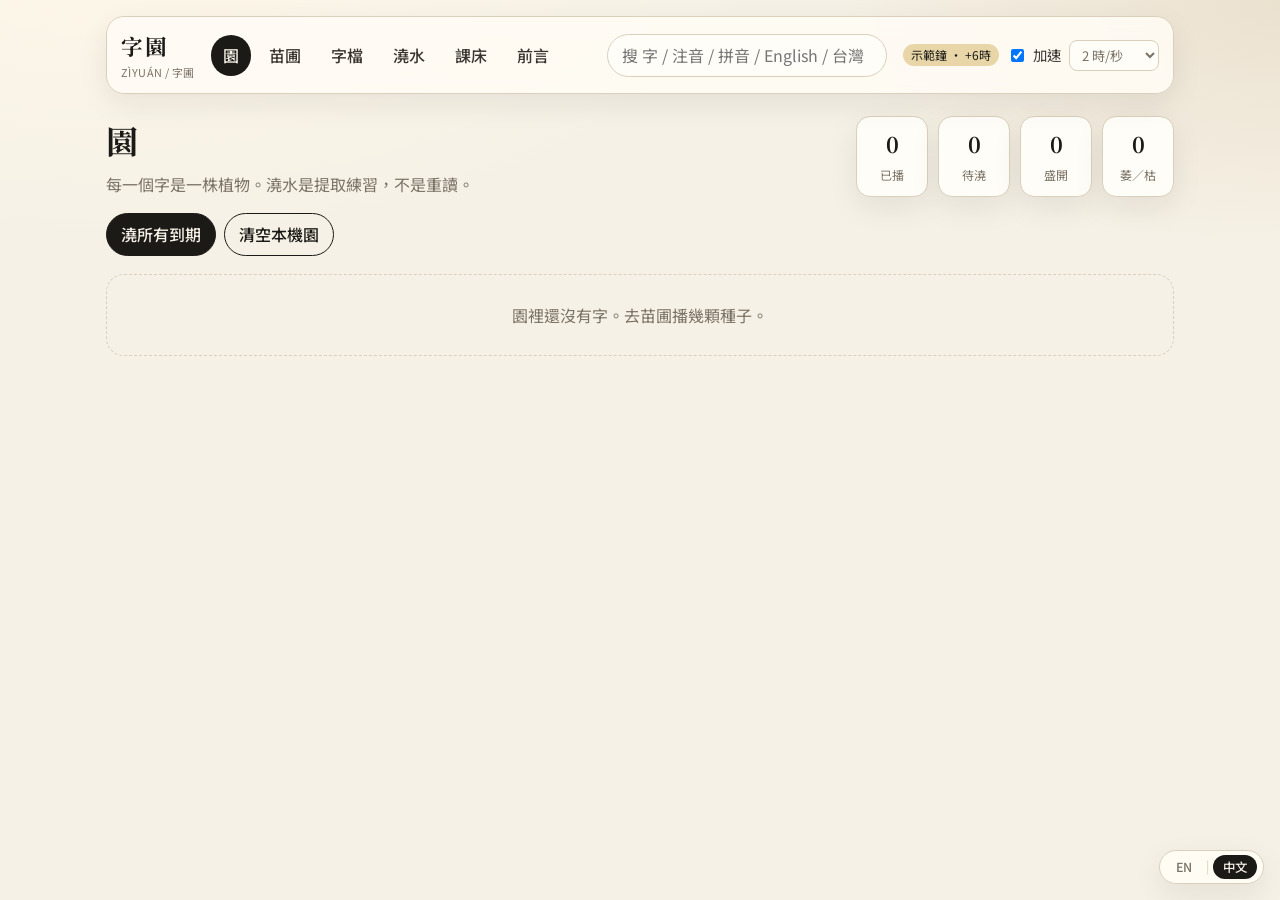
==== commit f9227a53: "Ship 二圃: next 1200 Traditional singles (lv=2) Append frequency-next BIAU1 glyphs with exhaustive Zhu" ====
--- a/index.html
+++ b/index.html
@@ -17,7 +17,7 @@
   <link rel="preconnect" href="https://fonts.googleapis.com" />
   <link rel="preconnect" href="https://fonts.gstatic.com" crossorigin />
   <link href="https://fonts.googleapis.com/css2?family=Noto+Sans+TC:wght@400;500;700&family=Noto+Serif+TC:wght@500;700&display=swap" rel="stylesheet" />
-  <link rel="stylesheet" href="styles.css?v=nursery-landing" />
+  <link rel="stylesheet" href="styles.css?v=plot2-2400-20261001" />
 </head>
 <body>
   <div class="app">
@@ -64,7 +64,7 @@
         <div class="pots" id="garden-pots"></div>
       </section>
       <section class="view on" data-view="nursery">
-        <div class="hero"><div><h1 data-i18n="nursery.h1">苗圃</h1><p data-i18n="nursery.lead">5 × 1200＝6000 個不重複的字。一圃 市井 已上架 1200 字；二～五圃尚空。</p></div>
+        <div class="hero"><div><h1 data-i18n="nursery.h1">苗圃</h1><p data-i18n="nursery.lead">5 × 1200＝6000 個不重複的字。一圃 市井、二圃 已上架各 1200 字；三～五圃尚空。</p></div>
         <div class="stat"><b id="n-count">0</b><span data-i18n="stat.seeds">可見種子</span></div></div>
         <div class="beds">
           <button data-lv="1" class="on" data-i18n="bed.1">一圃 市井</button>
@@ -77,7 +77,6 @@
         <div class="settings-row">
           <label class="chk"><input type="checkbox" id="adult-toggle" /> <span data-i18n="set.adult">成人 mem</span></label>
           <label class="chk"><input type="checkbox" id="pinyin-toggle" /> <span data-i18n="set.pinyin">顯示拼音</span></label>
-          <span class="pager"><button class="btn ghost" id="prev-page" data-i18n="btn.prev">上一頁</button><span id="n-page">1</span><button class="btn ghost" id="next-page" data-i18n="btn.next">下一頁</button></span>
         </div>
         <div class="catalog-grid" id="catalog-grid"></div>
       </section>
@@ -155,8 +154,8 @@
     </main>
   </div>
   <div class="toast" id="toast"></div>
-  <script src="catalog.js?v=nursery-landing"></script>
-  <script src="i18n.js?v=nursery-landing"></script>
-  <script src="app.js?v=nursery-landing"></script>
+  <script src="catalog.js?v=plot2-2400-20261001"></script>
+  <script src="i18n.js?v=plot2-2400-20261001"></script>
+  <script src="app.js?v=plot2-2400-20261001"></script>
 </body>
 </html>
--- a/styles.css
+++ b/styles.css
@@ -286,13 +286,6 @@
   align-items: center;
   margin-bottom: 14px;
 }
-.pager { display: inline-flex; align-items: center; gap: 8px; margin-left: auto; }
-#n-page {
-  min-width: 1.5rem;
-  text-align: center;
-  font-weight: 600;
-}
-
 .lookup {
   max-width: 520px;
   margin: 0 auto 18px;
@@ -566,7 +559,6 @@
     position: static;
   }
   .search input { width: 100%; }
-  .pager { margin-left: 0; }
   .tian { width: 140px; height: 140px; }
   .tian .big { font-size: 4.2rem; }
   .flip-wrap { height: 250px; }
